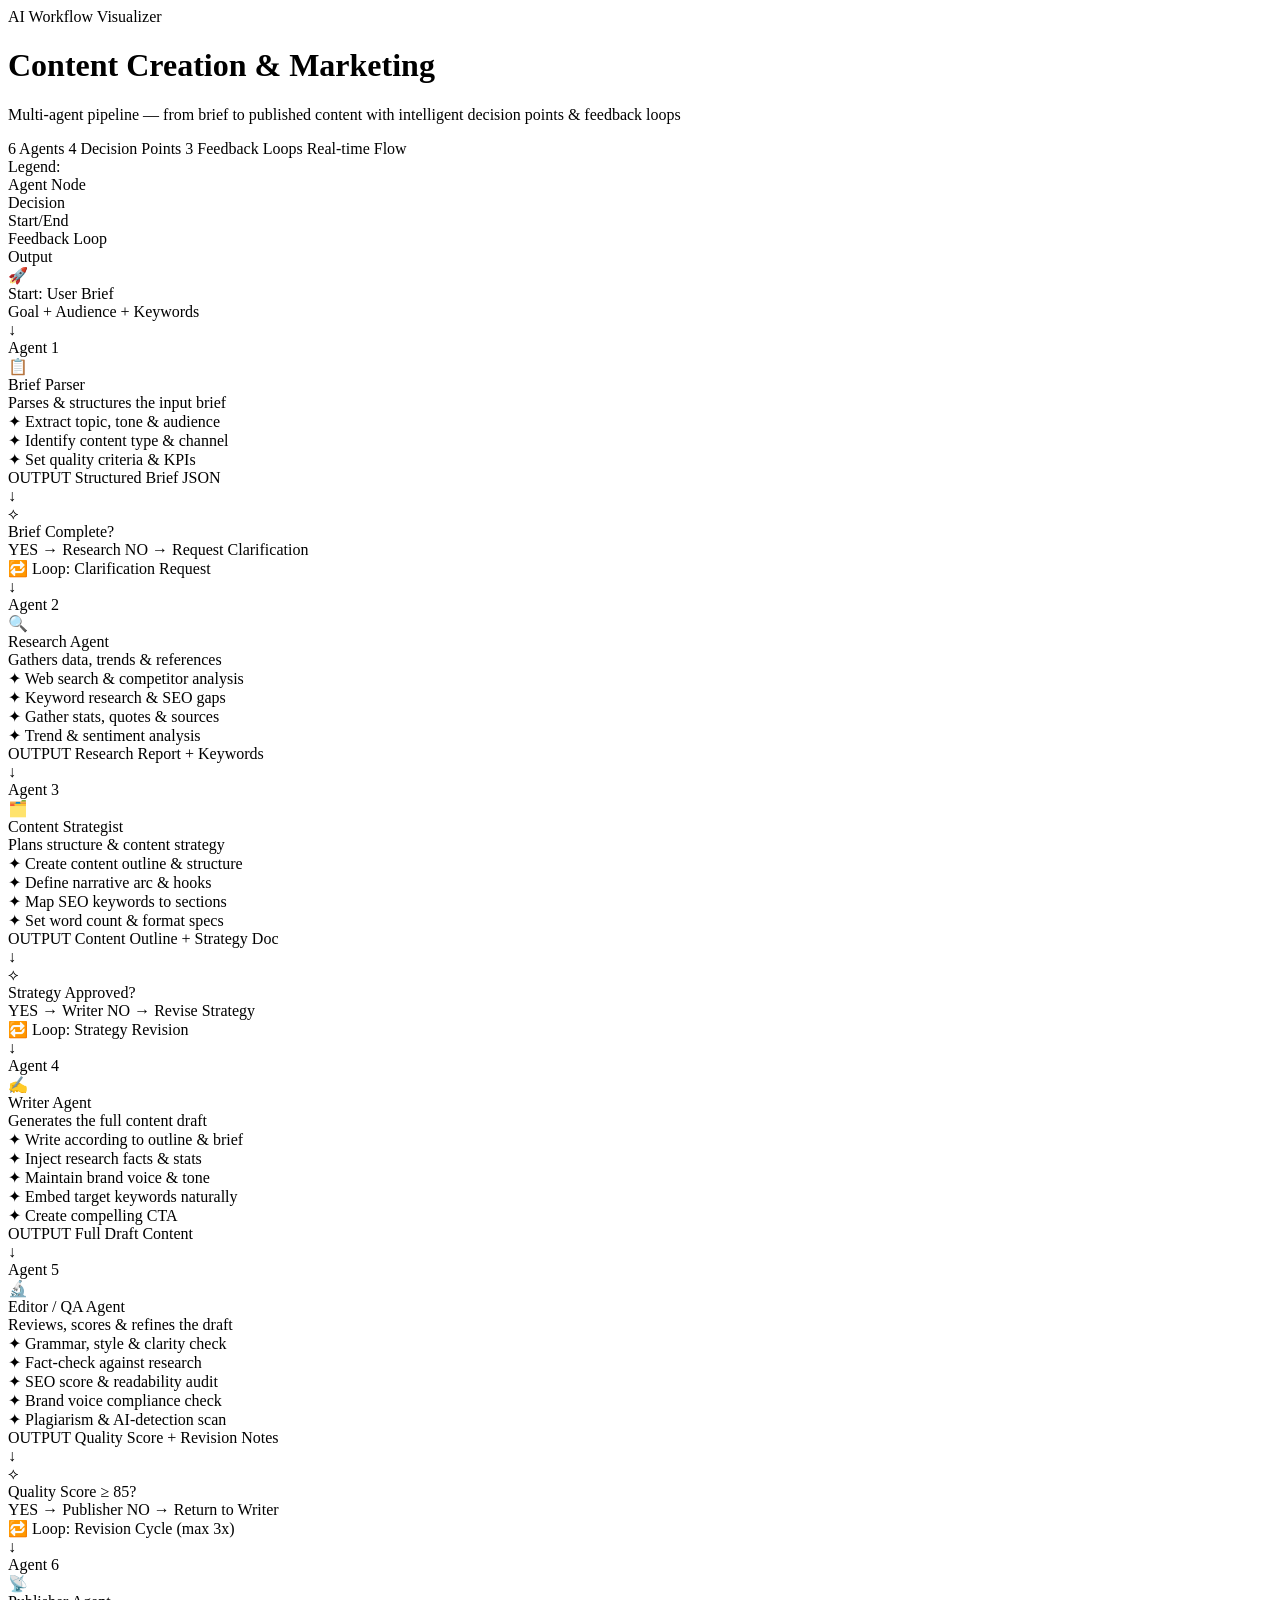
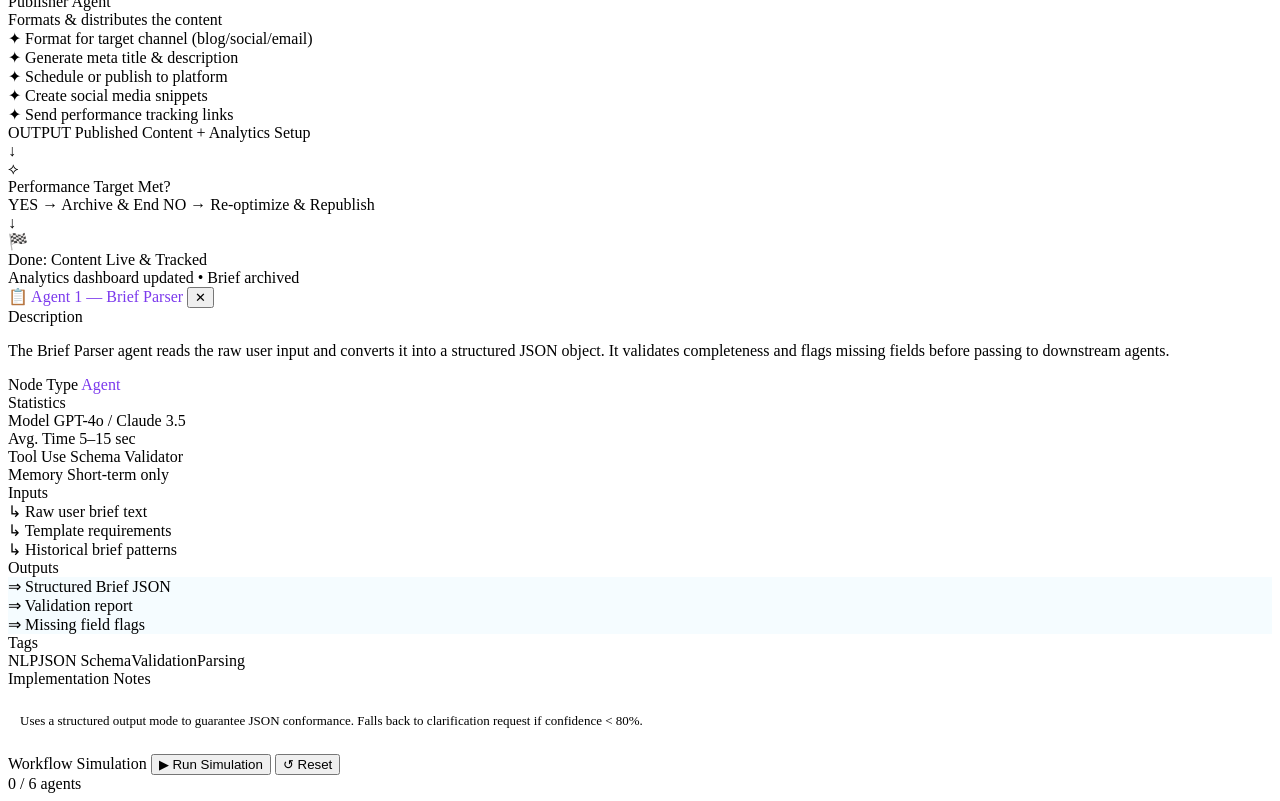
==== index.html @ 760203ce "Rename AI Agent Workflow — Content Creation & Marketing.html to index.html" ====
<!DOCTYPE html>
<!-- saved from url=(0079)file:///C:/Users/jorda/.gemini/antigravity/scratch/ai-agent-workflow/index.html -->
<html lang="en"><head><meta http-equiv="Content-Type" content="text/html; charset=UTF-8">
  
  <meta name="viewport" content="width=device-width, initial-scale=1.0">
  <title>AI Agent Workflow — Content Creation &amp; Marketing</title>
  <meta name="description" content="Interactive AI agent workflow diagram for content creation and marketing pipelines. Visualize each agent&#39;s role, decision points, and feedback loops.">
  <link rel="preconnect" href="https://fonts.googleapis.com/">
  <link rel="preconnect" href="https://fonts.gstatic.com/" crossorigin="">
  <link href="./AI Agent Workflow — Content Creation &amp; Marketing_files/css2" rel="stylesheet">
  <link rel="stylesheet" href="./AI Agent Workflow — Content Creation &amp; Marketing_files/style.css">
</head>
<body>
  <div class="bg-orbs">
    <div class="orb orb-1"></div>
    <div class="orb orb-2"></div>
    <div class="orb orb-3"></div>
  </div>

  <!-- Header -->
  <header class="header">
    <div class="header-inner">
      <div class="header-badge">
        <span class="badge-dot"></span>
        AI Workflow Visualizer
      </div>
      <h1 class="header-title">Content Creation <span class="gradient-text">&amp; Marketing</span></h1>
      <p class="header-subtitle">Multi-agent pipeline — from brief to published content with intelligent decision points &amp; feedback loops</p>
      <div class="header-meta">
        <span class="meta-chip"><span class="chip-dot chip-green"></span>6 Agents</span>
        <span class="meta-chip"><span class="chip-dot chip-blue"></span>4 Decision Points</span>
        <span class="meta-chip"><span class="chip-dot chip-purple"></span>3 Feedback Loops</span>
        <span class="meta-chip"><span class="chip-dot chip-orange"></span>Real-time Flow</span>
      </div>
    </div>
  </header>

  <!-- Legend -->
  <div class="legend-bar">
    <div class="legend-inner">
      <span class="legend-label">Legend:</span>
      <div class="legend-item"><span class="legend-swatch swatch-agent"></span>Agent Node</div>
      <div class="legend-item"><span class="legend-swatch swatch-decision"></span>Decision</div>
      <div class="legend-item"><span class="legend-swatch swatch-start"></span>Start/End</div>
      <div class="legend-item"><span class="legend-swatch swatch-feedback"></span>Feedback Loop</div>
      <div class="legend-item"><span class="legend-swatch swatch-output"></span>Output</div>
    </div>
  </div>

  <!-- Main Flow Canvas -->
  <main class="canvas-wrap" id="canvas-wrap">
    <div class="canvas" id="flow-canvas">

      <!-- ═══════════════════ START ═══════════════════ -->
      <div class="node node-start" id="n-start" data-id="start">
        <div class="node-icon">🚀</div>
        <div class="node-label">Start: User Brief</div>
        <div class="node-sub">Goal + Audience + Keywords</div>
      </div>

      <div class="connector conn-down"><div class="conn-line"></div><div class="conn-arrow">↓</div></div>

      <!-- ═══════════════════ AGENT 1: BRIEF PARSER ═══════════════════ -->
      <div class="node node-agent agent-1" id="n-brief" data-id="brief">
        <div class="node-header">
          <div class="node-badge">Agent 1</div>
          <div class="agent-status" id="status-brief"></div>
        </div>
        <div class="node-icon-wrap"><span class="node-emoji">📋</span></div>
        <div class="node-name">Brief Parser</div>
        <div class="node-role">Parses &amp; structures the input brief</div>
        <div class="node-tasks">
          <div class="task-item">✦ Extract topic, tone &amp; audience</div>
          <div class="task-item">✦ Identify content type &amp; channel</div>
          <div class="task-item">✦ Set quality criteria &amp; KPIs</div>
        </div>
        <div class="node-output">
          <span class="output-label">OUTPUT</span>
          <span class="output-value">Structured Brief JSON</span>
        </div>
      </div>

      <div class="connector conn-down"><div class="conn-line"></div><div class="conn-arrow">↓</div></div>

      <!-- ═══════════════════ DECISION 1 ═══════════════════ -->
      <div class="node node-decision" id="n-d1" data-id="d1">
        <div class="decision-icon">⟡</div>
        <div class="node-label">Brief Complete?</div>
        <div class="decision-branches">
          <span class="branch branch-yes">YES → Research</span>
          <span class="branch branch-no">NO → Request Clarification</span>
        </div>
      </div>

      <!-- Feedback loop line for clarification -->
      <div class="feedback-loop-label fl-1">🔁 Loop: Clarification Request</div>

      <div class="connector conn-down"><div class="conn-line"></div><div class="conn-arrow">↓</div></div>

      <!-- ═══════════════════ AGENT 2: RESEARCH ═══════════════════ -->
      <div class="node node-agent agent-2" id="n-research" data-id="research">
        <div class="node-header">
          <div class="node-badge">Agent 2</div>
          <div class="agent-status" id="status-research"></div>
        </div>
        <div class="node-icon-wrap"><span class="node-emoji">🔍</span></div>
        <div class="node-name">Research Agent</div>
        <div class="node-role">Gathers data, trends &amp; references</div>
        <div class="node-tasks">
          <div class="task-item">✦ Web search &amp; competitor analysis</div>
          <div class="task-item">✦ Keyword research &amp; SEO gaps</div>
          <div class="task-item">✦ Gather stats, quotes &amp; sources</div>
          <div class="task-item">✦ Trend &amp; sentiment analysis</div>
        </div>
        <div class="node-output">
          <span class="output-label">OUTPUT</span>
          <span class="output-value">Research Report + Keywords</span>
        </div>
      </div>

      <div class="connector conn-down"><div class="conn-line"></div><div class="conn-arrow">↓</div></div>

      <!-- ═══════════════════ AGENT 3: CONTENT STRATEGIST ═══════════════════ -->
      <div class="node node-agent agent-3" id="n-strategy" data-id="strategy">
        <div class="node-header">
          <div class="node-badge">Agent 3</div>
          <div class="agent-status" id="status-strategy"></div>
        </div>
        <div class="node-icon-wrap"><span class="node-emoji">🗂️</span></div>
        <div class="node-name">Content Strategist</div>
        <div class="node-role">Plans structure &amp; content strategy</div>
        <div class="node-tasks">
          <div class="task-item">✦ Create content outline &amp; structure</div>
          <div class="task-item">✦ Define narrative arc &amp; hooks</div>
          <div class="task-item">✦ Map SEO keywords to sections</div>
          <div class="task-item">✦ Set word count &amp; format specs</div>
        </div>
        <div class="node-output">
          <span class="output-label">OUTPUT</span>
          <span class="output-value">Content Outline + Strategy Doc</span>
        </div>
      </div>

      <div class="connector conn-down"><div class="conn-line"></div><div class="conn-arrow">↓</div></div>

      <!-- ═══════════════════ DECISION 2 ═══════════════════ -->
      <div class="node node-decision" id="n-d2" data-id="d2">
        <div class="decision-icon">⟡</div>
        <div class="node-label">Strategy Approved?</div>
        <div class="decision-branches">
          <span class="branch branch-yes">YES → Writer</span>
          <span class="branch branch-no">NO → Revise Strategy</span>
        </div>
      </div>

      <div class="feedback-loop-label fl-2">🔁 Loop: Strategy Revision</div>

      <div class="connector conn-down"><div class="conn-line"></div><div class="conn-arrow">↓</div></div>

      <!-- ═══════════════════ AGENT 4: WRITER ═══════════════════ -->
      <div class="node node-agent agent-4" id="n-writer" data-id="writer">
        <div class="node-header">
          <div class="node-badge">Agent 4</div>
          <div class="agent-status" id="status-writer"></div>
        </div>
        <div class="node-icon-wrap"><span class="node-emoji">✍️</span></div>
        <div class="node-name">Writer Agent</div>
        <div class="node-role">Generates the full content draft</div>
        <div class="node-tasks">
          <div class="task-item">✦ Write according to outline &amp; brief</div>
          <div class="task-item">✦ Inject research facts &amp; stats</div>
          <div class="task-item">✦ Maintain brand voice &amp; tone</div>
          <div class="task-item">✦ Embed target keywords naturally</div>
          <div class="task-item">✦ Create compelling CTA</div>
        </div>
        <div class="node-output">
          <span class="output-label">OUTPUT</span>
          <span class="output-value">Full Draft Content</span>
        </div>
      </div>

      <div class="connector conn-down"><div class="conn-line"></div><div class="conn-arrow">↓</div></div>

      <!-- ═══════════════════ AGENT 5: EDITOR / QA ═══════════════════ -->
      <div class="node node-agent agent-5" id="n-editor" data-id="editor">
        <div class="node-header">
          <div class="node-badge">Agent 5</div>
          <div class="agent-status" id="status-editor"></div>
        </div>
        <div class="node-icon-wrap"><span class="node-emoji">🔬</span></div>
        <div class="node-name">Editor / QA Agent</div>
        <div class="node-role">Reviews, scores &amp; refines the draft</div>
        <div class="node-tasks">
          <div class="task-item">✦ Grammar, style &amp; clarity check</div>
          <div class="task-item">✦ Fact-check against research</div>
          <div class="task-item">✦ SEO score &amp; readability audit</div>
          <div class="task-item">✦ Brand voice compliance check</div>
          <div class="task-item">✦ Plagiarism &amp; AI-detection scan</div>
        </div>
        <div class="node-output">
          <span class="output-label">OUTPUT</span>
          <span class="output-value">Quality Score + Revision Notes</span>
        </div>
      </div>

      <div class="connector conn-down"><div class="conn-line"></div><div class="conn-arrow">↓</div></div>

      <!-- ═══════════════════ DECISION 3 ═══════════════════ -->
      <div class="node node-decision" id="n-d3" data-id="d3">
        <div class="decision-icon">⟡</div>
        <div class="node-label">Quality Score ≥ 85?</div>
        <div class="decision-branches">
          <span class="branch branch-yes">YES → Publisher</span>
          <span class="branch branch-no">NO → Return to Writer</span>
        </div>
      </div>

      <div class="feedback-loop-label fl-3">🔁 Loop: Revision Cycle (max 3x)</div>

      <div class="connector conn-down"><div class="conn-line"></div><div class="conn-arrow">↓</div></div>

      <!-- ═══════════════════ AGENT 6: PUBLISHER ═══════════════════ -->
      <div class="node node-agent agent-6" id="n-publisher" data-id="publisher">
        <div class="node-header">
          <div class="node-badge">Agent 6</div>
          <div class="agent-status" id="status-publisher"></div>
        </div>
        <div class="node-icon-wrap"><span class="node-emoji">📡</span></div>
        <div class="node-name">Publisher Agent</div>
        <div class="node-role">Formats &amp; distributes the content</div>
        <div class="node-tasks">
          <div class="task-item">✦ Format for target channel (blog/social/email)</div>
          <div class="task-item">✦ Generate meta title &amp; description</div>
          <div class="task-item">✦ Schedule or publish to platform</div>
          <div class="task-item">✦ Create social media snippets</div>
          <div class="task-item">✦ Send performance tracking links</div>
        </div>
        <div class="node-output">
          <span class="output-label">OUTPUT</span>
          <span class="output-value">Published Content + Analytics Setup</span>
        </div>
      </div>

      <div class="connector conn-down"><div class="conn-line"></div><div class="conn-arrow">↓</div></div>

      <!-- ═══════════════════ DECISION 4 ═══════════════════ -->
      <div class="node node-decision" id="n-d4" data-id="d4">
        <div class="decision-icon">⟡</div>
        <div class="node-label">Performance Target Met?</div>
        <div class="decision-branches">
          <span class="branch branch-yes">YES → Archive &amp; End</span>
          <span class="branch branch-no">NO → Re-optimize &amp; Republish</span>
        </div>
      </div>

      <div class="connector conn-down"><div class="conn-line"></div><div class="conn-arrow">↓</div></div>

      <!-- ═══════════════════ END ═══════════════════ -->
      <div class="node node-end" id="n-end" data-id="end">
        <div class="node-icon">🏁</div>
        <div class="node-label">Done: Content Live &amp; Tracked</div>
        <div class="node-sub">Analytics dashboard updated • Brief archived</div>
      </div>

    </div>

    <!-- Side Panel -->
    <div class="side-panel" id="side-panel">
      <div class="panel-header">
        <span class="panel-title" id="panel-title" style="color: rgb(124, 58, 237);">📋 Agent 1 — Brief Parser</span>
        <button class="panel-close" id="panel-close" aria-label="Close panel">✕</button>
      </div>
      <div class="panel-body" id="panel-body"><div class="panel-section">
    <div class="panel-section-title">Description</div>
    <p class="panel-hint" style="color: var(--text-dim)">The Brief Parser agent reads the raw user input and converts it into a structured JSON object. It validates completeness and flags missing fields before passing to downstream agents.</p>
  </div><div class="panel-section">
      <div class="panel-stat" style="border-bottom: none; padding: 0">
        <span class="panel-stat-label">Node Type</span>
        <span class="panel-stat-value" style="color:#7c3aed">Agent</span>
      </div>
    </div><div class="panel-section">
      <div class="panel-section-title">Statistics</div><div class="panel-stat">
        <span class="panel-stat-label">Model</span>
        <span class="panel-stat-value">GPT-4o / Claude 3.5</span>
      </div><div class="panel-stat">
        <span class="panel-stat-label">Avg. Time</span>
        <span class="panel-stat-value">5–15 sec</span>
      </div><div class="panel-stat">
        <span class="panel-stat-label">Tool Use</span>
        <span class="panel-stat-value">Schema Validator</span>
      </div><div class="panel-stat">
        <span class="panel-stat-label">Memory</span>
        <span class="panel-stat-value">Short-term only</span>
      </div></div><div class="panel-section">
      <div class="panel-section-title">Inputs</div>
      <div class="panel-list"><div class="panel-list-item">↳ Raw user brief text</div><div class="panel-list-item">↳ Template requirements</div><div class="panel-list-item">↳ Historical brief patterns</div></div></div><div class="panel-section">
      <div class="panel-section-title">Outputs</div>
      <div class="panel-list"><div class="panel-list-item" style="border-color:rgba(56,189,248,0.2);background:rgba(56,189,248,0.05)">⇒ Structured Brief JSON</div><div class="panel-list-item" style="border-color:rgba(56,189,248,0.2);background:rgba(56,189,248,0.05)">⇒ Validation report</div><div class="panel-list-item" style="border-color:rgba(56,189,248,0.2);background:rgba(56,189,248,0.05)">⇒ Missing field flags</div></div></div><div class="panel-section">
      <div class="panel-section-title">Tags</div>
      <div class="panel-tag-row"><span class="panel-tag">NLP</span><span class="panel-tag">JSON Schema</span><span class="panel-tag">Validation</span><span class="panel-tag">Parsing</span></div></div><div class="panel-section">
      <div class="panel-section-title">Implementation Notes</div>
      <p class="panel-hint" style="color:var(--text-dim);font-size:13px;background:rgba(255,255,255,0.03);padding:12px;border-radius:8px;border:1px solid var(--border)">Uses a structured output mode to guarantee JSON conformance. Falls back to clarification request if confidence &lt; 80%.</p>
    </div></div>
    </div>
  </main>

  <!-- Simulation Bar -->
  <div class="sim-bar">
    <div class="sim-inner">
      <span class="sim-label">Workflow Simulation</span>
      <button class="sim-btn" id="btn-run">▶ Run Simulation</button>
      <button class="sim-btn sim-btn-secondary" id="btn-reset">↺ Reset</button>
      <div class="sim-progress">
        <div class="progress-track">
          <div class="progress-fill" id="progress-fill" style="width: 0%;"></div>
        </div>
        <span class="progress-text" id="progress-text">0 / 6 agents</span>
      </div>
    </div>
  </div>

  <script src="./AI Agent Workflow — Content Creation &amp; Marketing_files/script.js"></script>


</body></html>
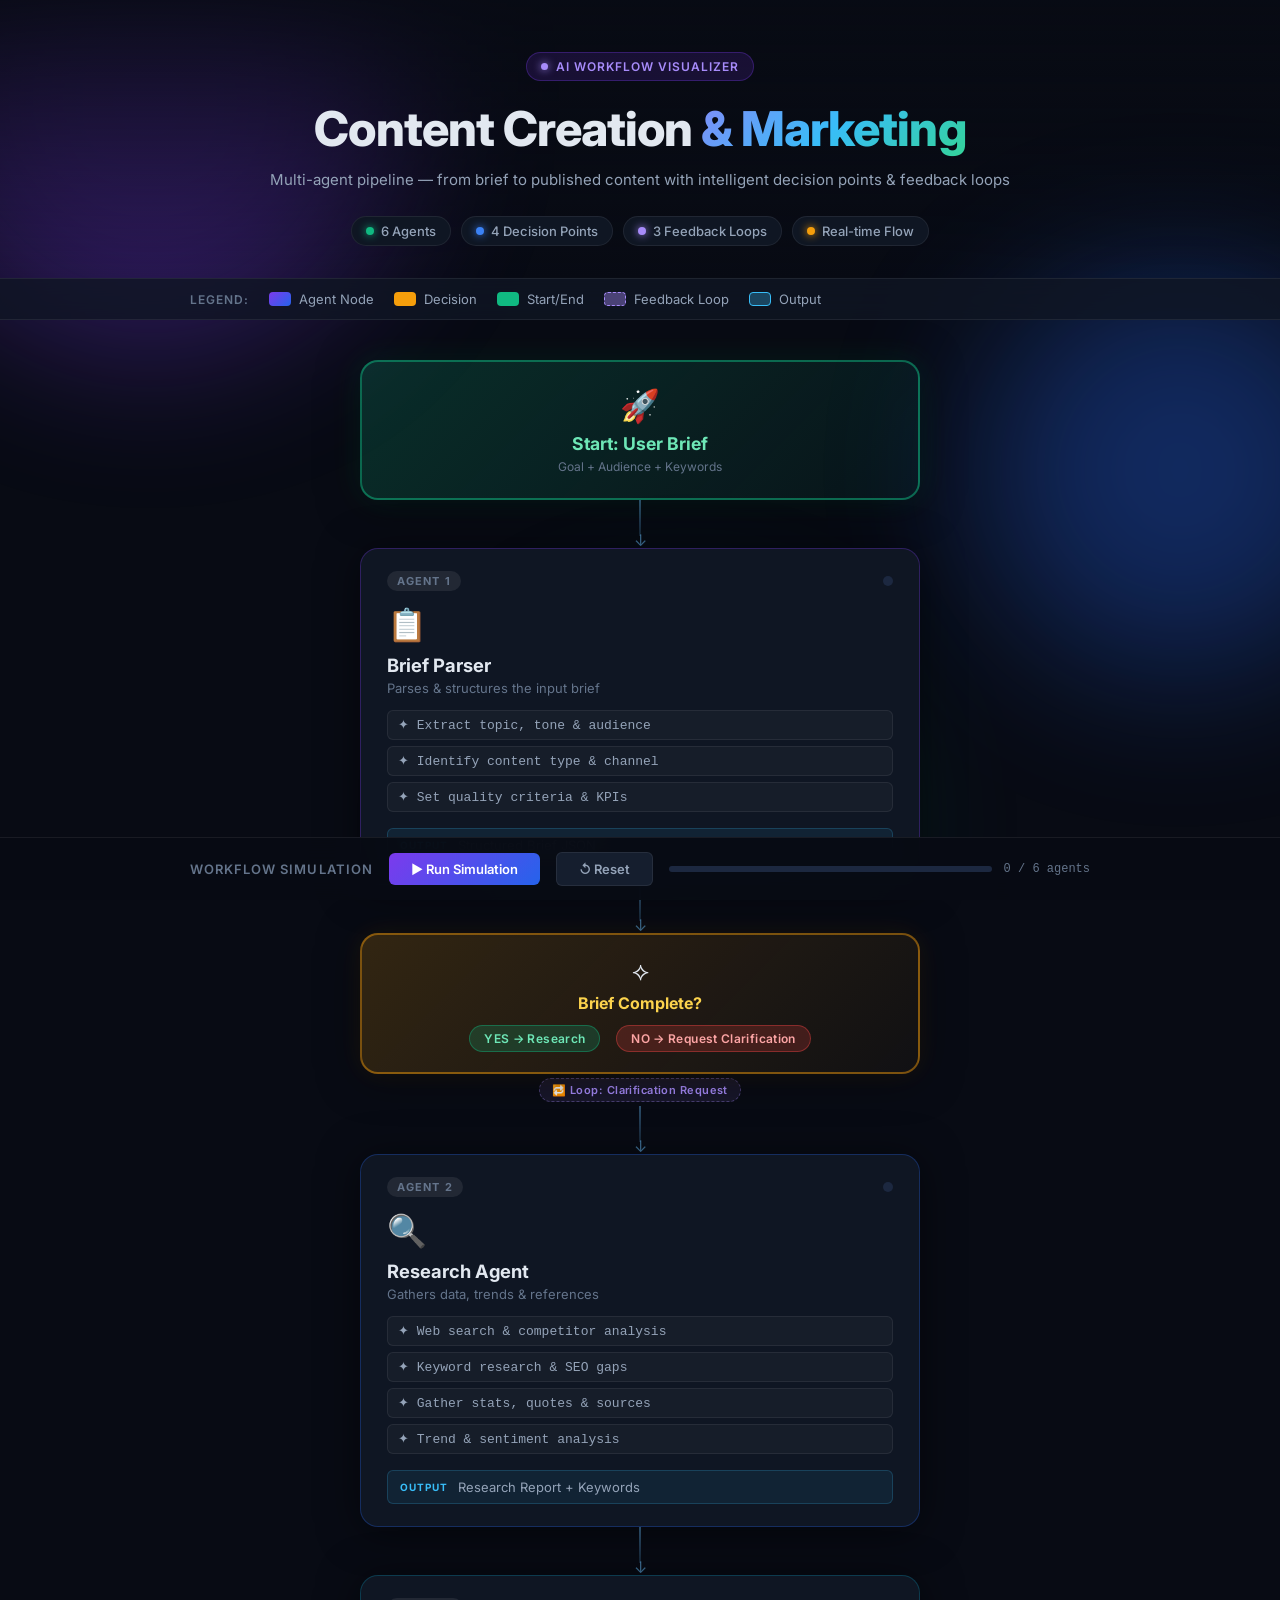
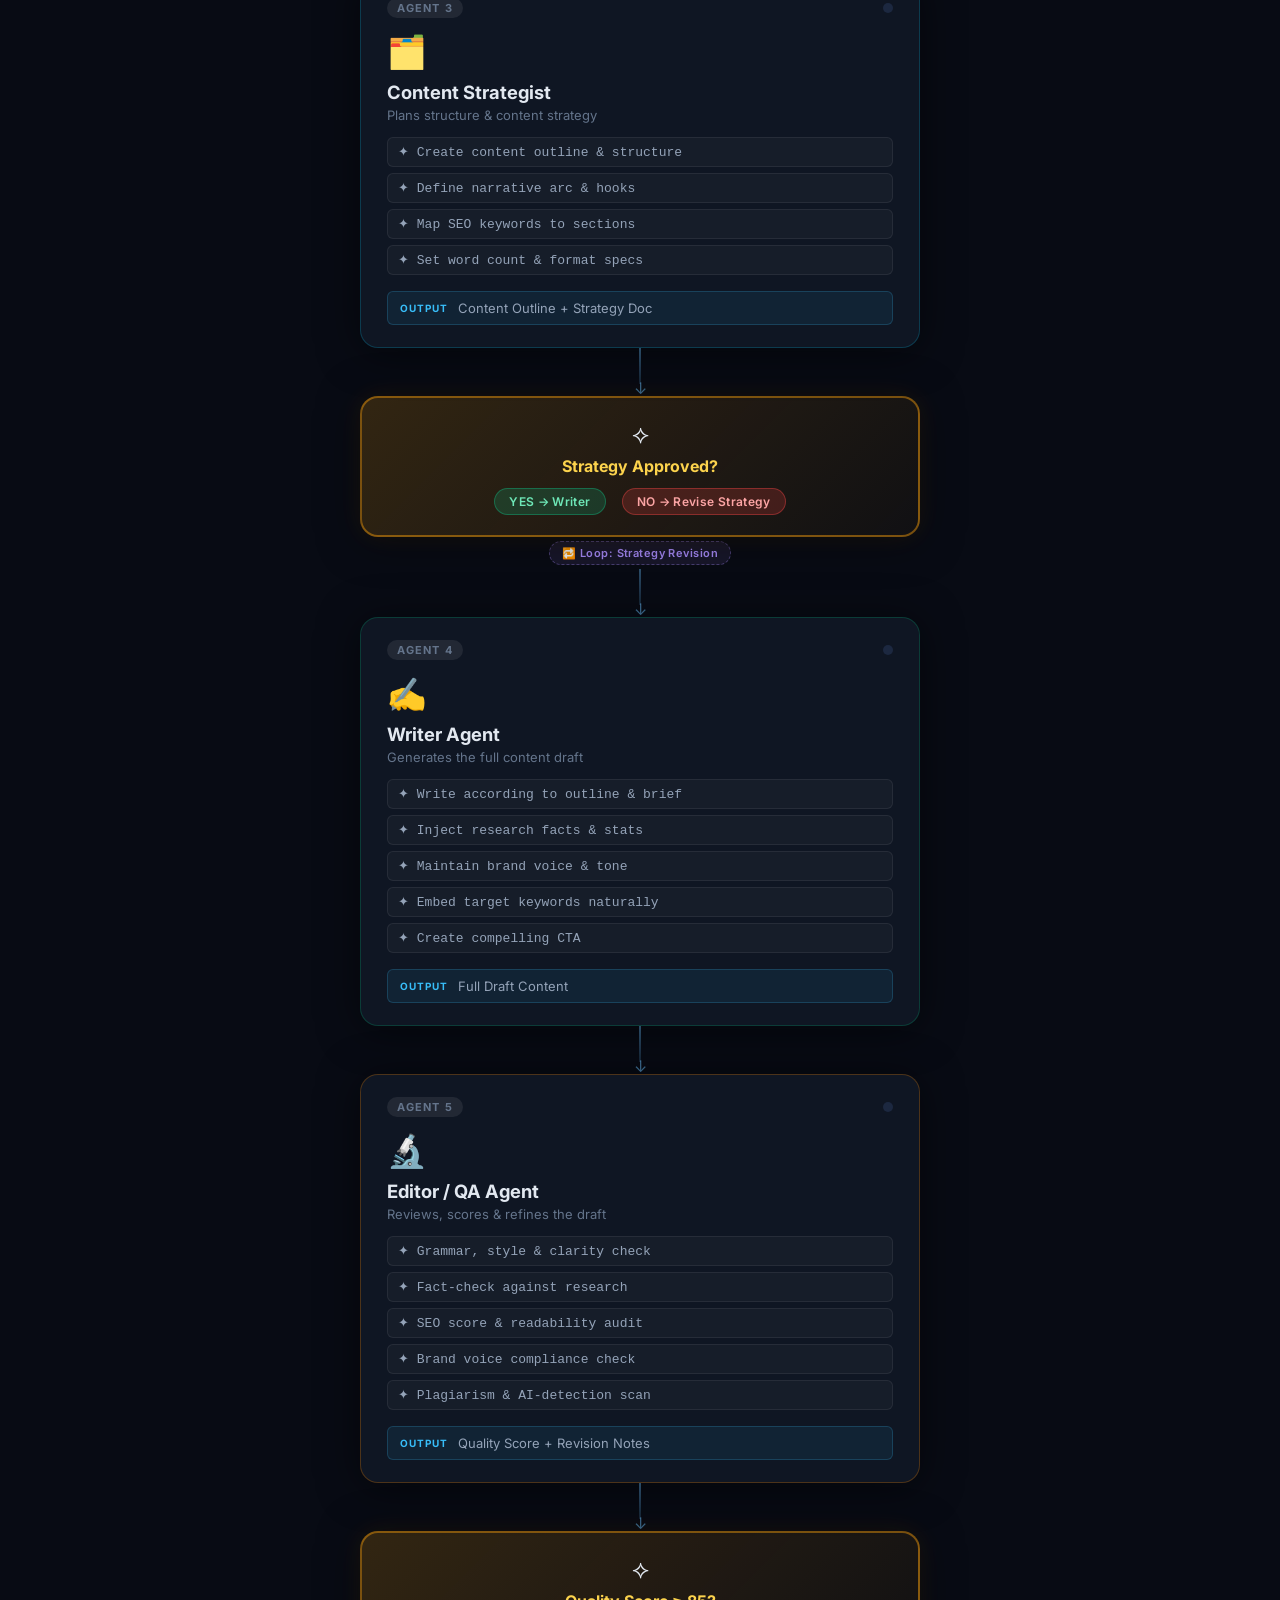
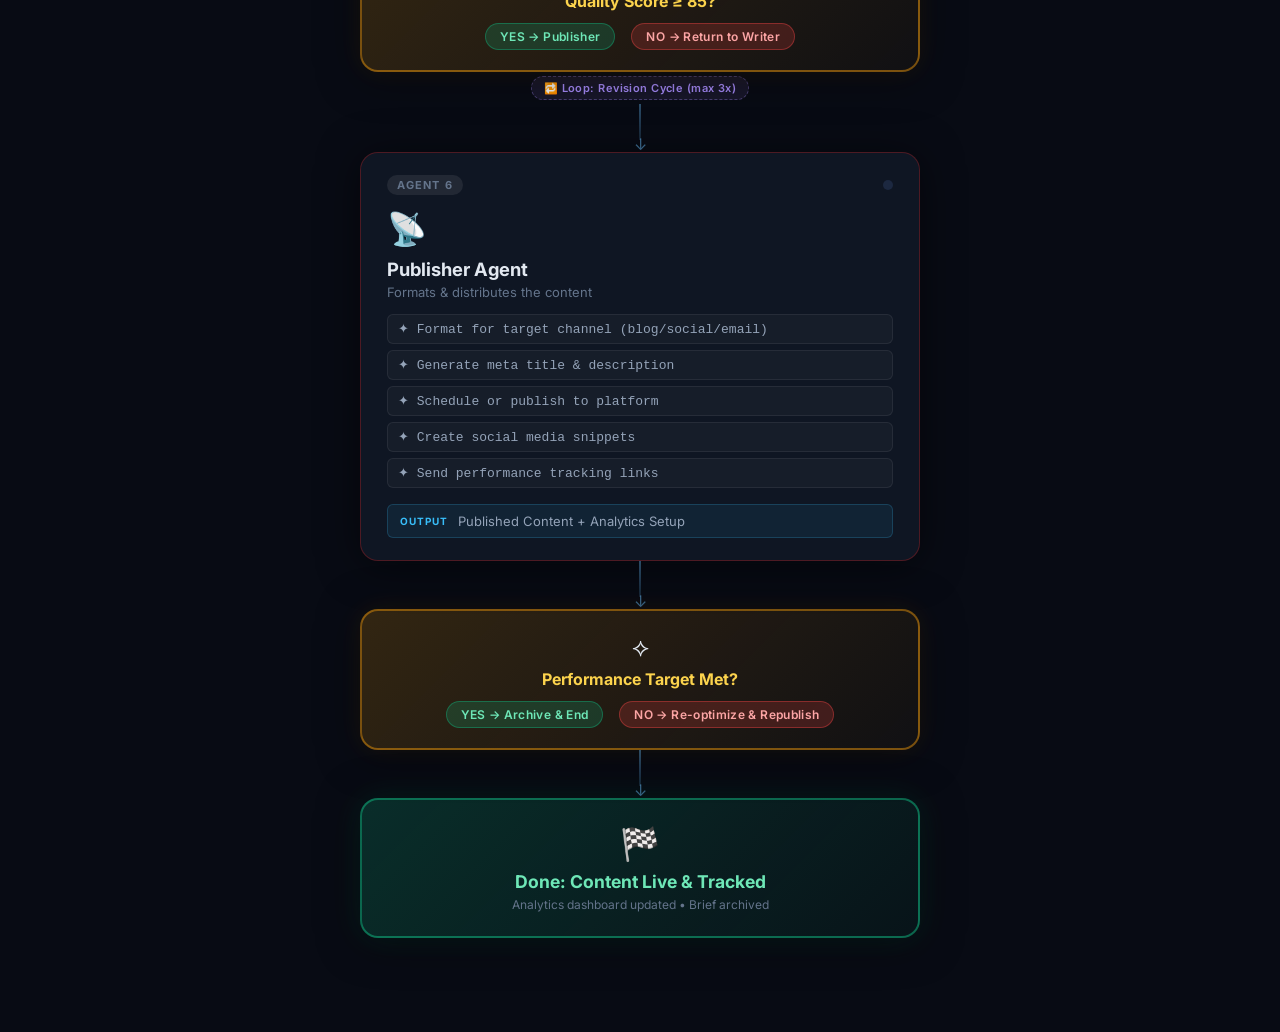
==== commit 77a25987: "Update index.html" ====
--- a/index.html
+++ b/index.html
@@ -7,8 +7,8 @@
   <meta name="description" content="Interactive AI agent workflow diagram for content creation and marketing pipelines. Visualize each agent&#39;s role, decision points, and feedback loops.">
   <link rel="preconnect" href="https://fonts.googleapis.com/">
   <link rel="preconnect" href="https://fonts.gstatic.com/" crossorigin="">
-  <link href="./AI Agent Workflow — Content Creation &amp; Marketing_files/css2" rel="stylesheet">
-  <link rel="stylesheet" href="./AI Agent Workflow — Content Creation &amp; Marketing_files/style.css">
+<link href="https://fonts.googleapis.com/css2?family=Inter:wght@400;500;600;700;800&display=swap" rel="stylesheet">
+<link rel="stylesheet" href="style.css">
 </head>
 <body>
   <div class="bg-orbs">
@@ -319,7 +319,7 @@
     </div>
   </div>
 
-  <script src="./AI Agent Workflow — Content Creation &amp; Marketing_files/script.js"></script>
+<script src="script.js"></script>
 
 
 </body></html>
--- a/style.css
+++ b/style.css
@@ -0,0 +1,436 @@
+/* ============================================================
+   RESET & BASE
+   ============================================================ */
+*, *::before, *::after { box-sizing: border-box; margin: 0; padding: 0; }
+
+:root {
+  --bg: #080b14;
+  --surface: #0f1623;
+  --surface-2: #151e2e;
+  --surface-3: #1c2840;
+  --border: rgba(255,255,255,0.07);
+  --border-glow: rgba(99,179,237,0.3);
+
+  --agent-1: #7c3aed;
+  --agent-2: #2563eb;
+  --agent-3: #0891b2;
+  --agent-4: #059669;
+  --agent-5: #d97706;
+  --agent-6: #dc2626;
+
+  --decision: #f59e0b;
+  --start-end: #10b981;
+  --feedback: #a78bfa;
+  --output: #38bdf8;
+
+  --text: #e2e8f0;
+  --text-muted: #64748b;
+  --text-dim: #94a3b8;
+
+  --radius: 18px;
+  --radius-sm: 10px;
+  --radius-xs: 6px;
+
+  --shadow-node: 0 4px 40px rgba(0,0,0,0.5);
+  --glow-blue: 0 0 30px rgba(37,99,235,0.2);
+}
+
+html { scroll-behavior: smooth; }
+
+body {
+  font-family: 'Inter', sans-serif;
+  background: var(--bg);
+  color: var(--text);
+  min-height: 100vh;
+  overflow-x: hidden;
+}
+
+/* ============================================================
+   BACKGROUND ORBS
+   ============================================================ */
+.bg-orbs {
+  position: fixed; inset: 0; pointer-events: none; z-index: 0; overflow: hidden;
+}
+.orb {
+  position: absolute; border-radius: 50%; filter: blur(80px); opacity: 0.35;
+  animation: orb-float 12s ease-in-out infinite;
+}
+.orb-1 { width: 500px; height: 500px; background: #7c3aed; top: -150px; left: -100px; animation-delay: 0s; }
+.orb-2 { width: 400px; height: 400px; background: #2563eb; top: 30%; right: -100px; animation-delay: -4s; }
+.orb-3 { width: 350px; height: 350px; background: #059669; bottom: -100px; left: 40%; animation-delay: -8s; }
+@keyframes orb-float {
+  0%, 100% { transform: translateY(0px) scale(1); }
+  50% { transform: translateY(-30px) scale(1.05); }
+}
+
+/* ============================================================
+   HEADER
+   ============================================================ */
+.header {
+  position: relative; z-index: 10;
+  text-align: center;
+  padding: 52px 24px 32px;
+  background: linear-gradient(180deg, rgba(8,11,20,0.9) 0%, transparent 100%);
+}
+.header-inner { max-width: 800px; margin: 0 auto; }
+
+.header-badge {
+  display: inline-flex; align-items: center; gap: 8px;
+  background: rgba(124,58,237,0.15); border: 1px solid rgba(124,58,237,0.3);
+  color: #a78bfa; font-size: 12px; font-weight: 600; letter-spacing: 0.08em;
+  text-transform: uppercase; padding: 6px 14px; border-radius: 100px;
+  margin-bottom: 20px;
+}
+.badge-dot {
+  width: 7px; height: 7px; border-radius: 50%; background: #a78bfa;
+  box-shadow: 0 0 8px #a78bfa;
+  animation: pulse-dot 2s ease-in-out infinite;
+}
+@keyframes pulse-dot {
+  0%, 100% { opacity: 1; transform: scale(1); }
+  50% { opacity: 0.5; transform: scale(0.8); }
+}
+
+.header-title {
+  font-size: clamp(2rem, 4vw, 3rem); font-weight: 800; line-height: 1.15;
+  color: var(--text); letter-spacing: -0.02em; margin-bottom: 12px;
+}
+.gradient-text {
+  background: linear-gradient(135deg, #818cf8 0%, #38bdf8 50%, #34d399 100%);
+  -webkit-background-clip: text; -webkit-text-fill-color: transparent;
+  background-clip: text;
+}
+.header-subtitle {
+  font-size: 15px; color: var(--text-dim); line-height: 1.6; margin-bottom: 24px;
+}
+.header-meta {
+  display: flex; flex-wrap: wrap; gap: 10px; justify-content: center;
+}
+.meta-chip {
+  display: flex; align-items: center; gap: 7px;
+  background: var(--surface); border: 1px solid var(--border);
+  border-radius: 100px; padding: 6px 14px; font-size: 13px; color: var(--text-dim);
+  font-weight: 500;
+}
+.chip-dot { width: 8px; height: 8px; border-radius: 50%; }
+.chip-green { background: #10b981; box-shadow: 0 0 8px #10b981; }
+.chip-blue  { background: #3b82f6; box-shadow: 0 0 8px #3b82f6; }
+.chip-purple{ background: #a78bfa; box-shadow: 0 0 8px #a78bfa; }
+.chip-orange{ background: #f59e0b; box-shadow: 0 0 8px #f59e0b; }
+
+/* ============================================================
+   LEGEND BAR
+   ============================================================ */
+.legend-bar {
+  position: relative; z-index: 10;
+  background: rgba(15,22,35,0.8); backdrop-filter: blur(12px);
+  border-top: 1px solid var(--border); border-bottom: 1px solid var(--border);
+  padding: 12px 24px;
+}
+.legend-inner {
+  max-width: 900px; margin: 0 auto;
+  display: flex; flex-wrap: wrap; gap: 20px; align-items: center;
+}
+.legend-label { font-size: 12px; font-weight: 600; color: var(--text-muted); text-transform: uppercase; letter-spacing: 0.08em; }
+.legend-item { display: flex; align-items: center; gap: 8px; font-size: 13px; color: var(--text-dim); }
+.legend-swatch { width: 22px; height: 14px; border-radius: 4px; }
+.swatch-agent    { background: linear-gradient(135deg, #7c3aed, #2563eb); }
+.swatch-decision { background: #f59e0b; }
+.swatch-start    { background: #10b981; }
+.swatch-feedback { background: rgba(167,139,250,0.4); border: 1px dashed #a78bfa; }
+.swatch-output   { background: rgba(56,189,248,0.3); border: 1px solid #38bdf8; }
+
+/* ============================================================
+   CANVAS
+   ============================================================ */
+.canvas-wrap {
+  position: relative; z-index: 5;
+  display: flex; gap: 0; align-items: flex-start;
+  min-height: calc(100vh - 200px);
+  padding: 40px 24px 120px;
+  justify-content: center;
+  transition: padding-right 0.4s cubic-bezier(0.4,0,0.2,1);
+}
+.canvas-wrap.panel-open { padding-right: 400px; }
+
+.canvas {
+  display: flex; flex-direction: column; align-items: center;
+  gap: 0; width: 100%; max-width: 680px; position: relative;
+}
+
+/* ============================================================
+   NODES
+   ============================================================ */
+.node {
+  width: 100%; max-width: 560px;
+  border-radius: var(--radius); padding: 22px 26px;
+  position: relative; cursor: pointer;
+  transition: transform 0.25s ease, box-shadow 0.25s ease, border-color 0.25s ease;
+  animation: node-in 0.5s ease both;
+}
+.node:hover { transform: translateY(-3px) scale(1.01); }
+
+@keyframes node-in {
+  from { opacity: 0; transform: translateY(20px); }
+  to   { opacity: 1; transform: translateY(0); }
+}
+
+/* Start / End */
+.node-start, .node-end {
+  background: linear-gradient(135deg, rgba(16,185,129,0.2) 0%, rgba(16,185,129,0.05) 100%);
+  border: 2px solid rgba(16,185,129,0.5);
+  box-shadow: var(--shadow-node), 0 0 30px rgba(16,185,129,0.15);
+  text-align: center; padding: 24px;
+}
+.node-start:hover, .node-end:hover {
+  box-shadow: var(--shadow-node), 0 0 50px rgba(16,185,129,0.3);
+  border-color: rgba(16,185,129,0.8);
+}
+.node-start .node-icon, .node-end .node-icon { font-size: 2rem; margin-bottom: 8px; }
+.node-start .node-label, .node-end .node-label { font-size: 1.1rem; font-weight: 700; color: #6ee7b7; }
+.node-start .node-sub, .node-end .node-sub { font-size: 12px; color: var(--text-muted); margin-top: 5px; }
+
+/* Decision */
+.node-decision {
+  background: linear-gradient(135deg, rgba(245,158,11,0.18) 0%, rgba(245,158,11,0.04) 100%);
+  border: 2px solid rgba(245,158,11,0.45);
+  box-shadow: var(--shadow-node), 0 0 25px rgba(245,158,11,0.1);
+  text-align: center; padding: 20px;
+}
+.node-decision:hover { box-shadow: var(--shadow-node), 0 0 45px rgba(245,158,11,0.25); border-color: rgba(245,158,11,0.8); }
+.decision-icon { font-size: 1.6rem; margin-bottom: 6px; }
+.node-decision .node-label { font-size: 1rem; font-weight: 700; color: #fcd34d; }
+.decision-branches { display: flex; gap: 16px; justify-content: center; margin-top: 12px; flex-wrap: wrap; }
+.branch {
+  padding: 5px 14px; border-radius: 100px; font-size: 12px; font-weight: 600; letter-spacing: 0.03em;
+}
+.branch-yes { background: rgba(16,185,129,0.2); color: #6ee7b7; border: 1px solid rgba(16,185,129,0.4); }
+.branch-no  { background: rgba(239,68,68,0.2); color: #fca5a5; border: 1px solid rgba(239,68,68,0.4); }
+
+/* Agent nodes */
+.node-agent {
+  background: var(--surface); border: 1px solid var(--border);
+  box-shadow: var(--shadow-node);
+}
+.node-agent:hover { border-color: var(--border-glow); }
+
+.agent-1 { border-color: rgba(124,58,237,0.3); }
+.agent-1:hover { border-color: rgba(124,58,237,0.7); box-shadow: var(--shadow-node), 0 0 40px rgba(124,58,237,0.2); }
+.agent-2 { border-color: rgba(37,99,235,0.3); }
+.agent-2:hover { border-color: rgba(37,99,235,0.7); box-shadow: var(--shadow-node), 0 0 40px rgba(37,99,235,0.2); }
+.agent-3 { border-color: rgba(8,145,178,0.3); }
+.agent-3:hover { border-color: rgba(8,145,178,0.7); box-shadow: var(--shadow-node), 0 0 40px rgba(8,145,178,0.2); }
+.agent-4 { border-color: rgba(5,150,105,0.3); }
+.agent-4:hover { border-color: rgba(5,150,105,0.7); box-shadow: var(--shadow-node), 0 0 40px rgba(5,150,105,0.2); }
+.agent-5 { border-color: rgba(217,119,6,0.3); }
+.agent-5:hover { border-color: rgba(217,119,6,0.7); box-shadow: var(--shadow-node), 0 0 40px rgba(217,119,6,0.2); }
+.agent-6 { border-color: rgba(220,38,38,0.3); }
+.agent-6:hover { border-color: rgba(220,38,38,0.7); box-shadow: var(--shadow-node), 0 0 40px rgba(220,38,38,0.2); }
+
+/* Node header */
+.node-header {
+  display: flex; justify-content: space-between; align-items: center; margin-bottom: 14px;
+}
+.node-badge {
+  font-size: 11px; font-weight: 700; letter-spacing: 0.1em; text-transform: uppercase;
+  padding: 3px 10px; border-radius: 100px;
+  background: rgba(255,255,255,0.08); color: var(--text-muted);
+}
+.agent-status {
+  width: 10px; height: 10px; border-radius: 50%; background: var(--surface-3);
+  transition: background 0.3s ease, box-shadow 0.3s ease;
+}
+.agent-status.active { background: #fbbf24; box-shadow: 0 0 10px #fbbf24; animation: blink 0.8s ease infinite; }
+.agent-status.done   { background: #10b981; box-shadow: 0 0 10px #10b981; }
+@keyframes blink { 0%,100%{opacity:1} 50%{opacity:0.4} }
+
+/* Node icon */
+.node-icon-wrap { margin-bottom: 10px; }
+.node-emoji { font-size: 2rem; }
+.node-name { font-size: 1.15rem; font-weight: 700; color: var(--text); margin-bottom: 4px; }
+.node-role { font-size: 13px; color: var(--text-muted); margin-bottom: 14px; }
+
+/* Task items */
+.node-tasks { display: flex; flex-direction: column; gap: 6px; margin-bottom: 16px; }
+.task-item {
+  font-size: 13px; color: var(--text-dim);
+  padding: 6px 10px; border-radius: var(--radius-xs);
+  background: rgba(255,255,255,0.03); border: 1px solid var(--border);
+  font-family: 'JetBrains Mono', monospace;
+  transition: background 0.2s ease, border-color 0.2s ease;
+}
+.task-item:hover { background: rgba(255,255,255,0.07); border-color: rgba(255,255,255,0.12); }
+
+/* Output tag */
+.node-output {
+  display: flex; align-items: center; gap: 10px;
+  background: rgba(56,189,248,0.08); border: 1px solid rgba(56,189,248,0.2);
+  border-radius: var(--radius-xs); padding: 8px 12px;
+}
+.output-label {
+  font-size: 10px; font-weight: 700; letter-spacing: 0.1em; text-transform: uppercase;
+  color: #38bdf8; white-space: nowrap;
+}
+.output-value { font-size: 13px; color: var(--text-dim); }
+
+/* Highlighted / active node */
+.node.node-active {
+  transform: translateY(-3px) scale(1.015) !important;
+  z-index: 2;
+}
+.agent-1.node-active { border-color: #7c3aed !important; box-shadow: var(--shadow-node), 0 0 60px rgba(124,58,237,0.35) !important; }
+.agent-2.node-active { border-color: #2563eb !important; box-shadow: var(--shadow-node), 0 0 60px rgba(37,99,235,0.35) !important; }
+.agent-3.node-active { border-color: #0891b2 !important; box-shadow: var(--shadow-node), 0 0 60px rgba(8,145,178,0.35) !important; }
+.agent-4.node-active { border-color: #059669 !important; box-shadow: var(--shadow-node), 0 0 60px rgba(5,150,105,0.35) !important; }
+.agent-5.node-active { border-color: #d97706 !important; box-shadow: var(--shadow-node), 0 0 60px rgba(217,119,6,0.35) !important; }
+.agent-6.node-active { border-color: #dc2626 !important; box-shadow: var(--shadow-node), 0 0 60px rgba(220,38,38,0.35) !important; }
+.node-decision.node-active { border-color: #f59e0b !important; box-shadow: var(--shadow-node), 0 0 60px rgba(245,158,11,0.35) !important; }
+.node-selected { outline: 2px solid rgba(99,179,237,0.6); outline-offset: 3px; }
+
+/* ============================================================
+   CONNECTORS
+   ============================================================ */
+.connector {
+  display: flex; flex-direction: column; align-items: center; gap: 0;
+  pointer-events: none; position: relative; z-index: 1;
+}
+.conn-line {
+  width: 2px; height: 36px;
+  background: linear-gradient(180deg, rgba(99,179,237,0.4), rgba(99,179,237,0.15));
+}
+.conn-arrow {
+  color: rgba(99,179,237,0.5); font-size: 16px; line-height: 1; margin-top: -4px;
+  animation: bounce-arrow 2s ease-in-out infinite;
+}
+@keyframes bounce-arrow {
+  0%,100%{ transform: translateY(0); }
+  50%{ transform: translateY(4px); }
+}
+
+/* ============================================================
+   FEEDBACK LOOP LABELS
+   ============================================================ */
+.feedback-loop-label {
+  font-size: 11px; color: var(--feedback); font-weight: 600; letter-spacing: 0.04em;
+  padding: 4px 12px; border-radius: 100px;
+  background: rgba(167,139,250,0.1); border: 1px dashed rgba(167,139,250,0.35);
+  margin: 4px 0; text-align: center;
+  animation: feedback-pulse 3s ease-in-out infinite;
+}
+@keyframes feedback-pulse {
+  0%,100%{ opacity: 1; }
+  50%{ opacity: 0.6; }
+}
+
+/* ============================================================
+   SIDE PANEL
+   ============================================================ */
+.side-panel {
+  position: fixed; top: 0; right: -400px; width: 380px; height: 100vh;
+  background: rgba(15,22,35,0.97); backdrop-filter: blur(20px);
+  border-left: 1px solid var(--border); z-index: 100;
+  transition: right 0.4s cubic-bezier(0.4,0,0.2,1);
+  overflow-y: auto; display: flex; flex-direction: column;
+}
+.side-panel.open { right: 0; }
+
+.panel-header {
+  padding: 24px; border-bottom: 1px solid var(--border);
+  display: flex; justify-content: space-between; align-items: center;
+  position: sticky; top: 0; background: rgba(15,22,35,0.97); z-index: 1;
+}
+.panel-title { font-size: 1rem; font-weight: 700; color: var(--text); }
+.panel-close {
+  background: var(--surface-2); border: 1px solid var(--border); color: var(--text-muted);
+  width: 32px; height: 32px; border-radius: 8px; cursor: pointer;
+  font-size: 14px; display: flex; align-items: center; justify-content: center;
+  transition: background 0.2s ease, color 0.2s ease;
+}
+.panel-close:hover { background: var(--surface-3); color: var(--text); }
+
+.panel-body { padding: 24px; flex: 1; }
+.panel-hint { color: var(--text-muted); font-size: 14px; line-height: 1.6; }
+
+/* Panel content styles */
+.panel-section { margin-bottom: 24px; }
+.panel-section-title {
+  font-size: 11px; font-weight: 700; text-transform: uppercase; letter-spacing: 0.1em;
+  color: var(--text-muted); margin-bottom: 12px;
+}
+.panel-tag-row { display: flex; flex-wrap: wrap; gap: 8px; }
+.panel-tag {
+  padding: 4px 12px; border-radius: 100px; font-size: 12px; font-weight: 500;
+  background: var(--surface-3); color: var(--text-dim); border: 1px solid var(--border);
+}
+.panel-stat {
+  display: flex; justify-content: space-between; align-items: center;
+  padding: 10px 0; border-bottom: 1px solid var(--border); font-size: 13px;
+}
+.panel-stat-label { color: var(--text-muted); }
+.panel-stat-value { color: var(--text); font-weight: 600; font-family: 'JetBrains Mono', monospace; }
+.panel-list { display: flex; flex-direction: column; gap: 8px; }
+.panel-list-item {
+  padding: 10px 12px; border-radius: 8px; background: var(--surface-2);
+  border: 1px solid var(--border); font-size: 13px; color: var(--text-dim); line-height: 1.5;
+}
+
+/* ============================================================
+   SIMULATION BAR
+   ============================================================ */
+.sim-bar {
+  position: fixed; bottom: 0; left: 0; right: 0; z-index: 50;
+  background: rgba(8,11,20,0.95); backdrop-filter: blur(16px);
+  border-top: 1px solid var(--border); padding: 14px 24px;
+}
+.sim-inner {
+  max-width: 900px; margin: 0 auto;
+  display: flex; align-items: center; gap: 16px; flex-wrap: wrap;
+}
+.sim-label {
+  font-size: 13px; font-weight: 600; color: var(--text-muted);
+  text-transform: uppercase; letter-spacing: 0.08em; white-space: nowrap;
+}
+.sim-btn {
+  padding: 8px 22px; border-radius: var(--radius-xs);
+  background: linear-gradient(135deg, #7c3aed, #2563eb);
+  color: #fff; border: none; font-size: 13px; font-weight: 600;
+  cursor: pointer; font-family: 'Inter', sans-serif;
+  transition: opacity 0.2s ease, transform 0.2s ease;
+  white-space: nowrap;
+}
+.sim-btn:hover { opacity: 0.85; transform: translateY(-1px); }
+.sim-btn:active { transform: translateY(0); }
+.sim-btn-secondary {
+  background: var(--surface-2); border: 1px solid var(--border); color: var(--text-dim);
+}
+.sim-btn-secondary:hover { background: var(--surface-3); opacity: 1; }
+.sim-btn:disabled { opacity: 0.4; cursor: not-allowed; transform: none; }
+
+.sim-progress { display: flex; align-items: center; gap: 12px; flex: 1; min-width: 200px; }
+.progress-track {
+  flex: 1; height: 6px; background: var(--surface-3); border-radius: 100px; overflow: hidden;
+}
+.progress-fill {
+  height: 100%; border-radius: 100px;
+  background: linear-gradient(90deg, #7c3aed, #2563eb, #0891b2, #059669);
+  transition: width 0.6s cubic-bezier(0.4,0,0.2,1);
+}
+.progress-text { font-size: 12px; color: var(--text-muted); white-space: nowrap; font-family: 'JetBrains Mono', monospace; }
+
+/* ============================================================
+   RESPONSIVE
+   ============================================================ */
+@media (max-width: 640px) {
+  .canvas-wrap.panel-open { padding-right: 24px; }
+  .side-panel { width: 100vw; }
+  .node { max-width: 100%; }
+  .header-title { font-size: 1.7rem; }
+}
+
+/* ============================================================
+   SCROLLBAR
+   ============================================================ */
+::-webkit-scrollbar { width: 6px; }
+::-webkit-scrollbar-track { background: transparent; }
+::-webkit-scrollbar-thumb { background: var(--surface-3); border-radius: 100px; }
+::-webkit-scrollbar-thumb:hover { background: rgba(255,255,255,0.15); }
